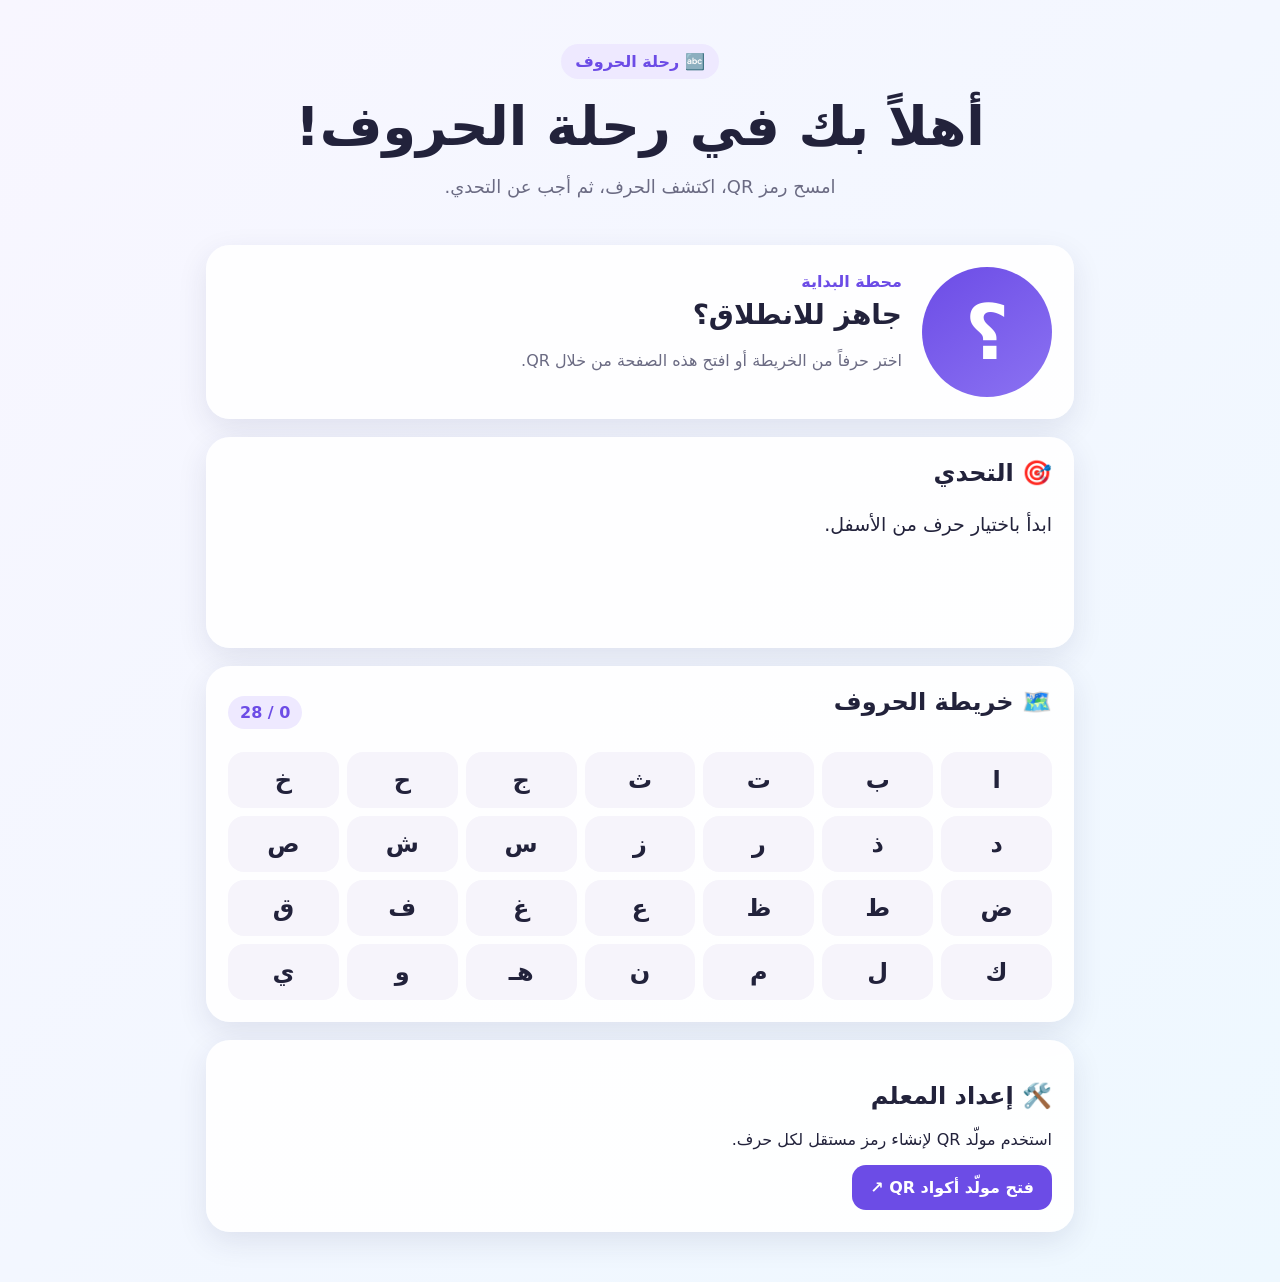
==== index.html @ 5bf24dbe "Add files via upload" ====
<!doctype html>
<html lang="ar" dir="rtl">
<head>
  <meta charset="utf-8">
  <meta name="viewport" content="width=device-width,initial-scale=1">
  <meta name="description" content="رحلة الحروف - لعبة تعليمية تفاعلية باستخدام أكواد QR">
  <title>رحلة الحروف</title>
  <link rel="stylesheet" href="style.css">
</head>
<body>
  <main class="app">
    <header class="hero">
      <div class="badge">🔤 رحلة الحروف</div>
      <h1 id="title">أهلاً بك في رحلة الحروف!</h1>
      <p id="intro">امسح رمز QR، اكتشف الحرف، ثم أجب عن التحدي.</p>
    </header>

    <section class="card letter-card" aria-live="polite">
      <div class="letter-circle" id="letter">؟</div>
      <div class="content">
        <div class="small" id="station">محطة البداية</div>
        <h2 id="letterName">جاهز للانطلاق؟</h2>
        <p id="description">اختر حرفاً من الخريطة أو افتح هذه الصفحة من خلال QR.</p>
      </div>
    </section>

    <section class="card challenge" id="challengeBox">
      <h2>🎯 التحدي</h2>
      <p id="question">ابدأ باختيار حرف من الأسفل.</p>
      <div id="answers" class="answers"></div>
      <p id="feedback" class="feedback" role="status"></p>
    </section>

    <section class="card">
      <div class="section-head">
        <h2>🗺️ خريطة الحروف</h2>
        <span id="progress">0 / 28</span>
      </div>
      <div id="lettersGrid" class="letters-grid"></div>
    </section>

    <section class="card admin-link">
      <h2>🛠️ إعداد المعلم</h2>
      <p>استخدم مولّد QR لإنشاء رمز مستقل لكل حرف.</p>
      <a href="qr.html">فتح مولّد أكواد QR ↗</a>
    </section>
  </main>
  <script src="app.js"></script>
</body>
</html>
---- style.css ----
*{box-sizing:border-box}
:root{
  --bg:#f6f3ff;--card:#fff;--text:#22223b;--muted:#6b6b83;
  --primary:#6c4ce6;--primary2:#8b72f2;--success:#16834b;--danger:#c83e4d;
  --shadow:0 10px 30px rgba(44,35,90,.10);--radius:24px
}
body{
  margin:0;font-family:system-ui,-apple-system,"Segoe UI",Tahoma,Arial,sans-serif;
  background:linear-gradient(135deg,#f8f6ff,#eef8ff);color:var(--text);min-height:100vh
}
.app{width:min(900px,100%);margin:auto;padding:22px 16px 50px}
.hero{text-align:center;padding:22px 8px 12px}
.badge{display:inline-block;background:#eee9ff;color:var(--primary);font-weight:800;padding:8px 14px;border-radius:999px}
h1{font-size:clamp(30px,7vw,54px);margin:16px 0 8px}
.hero p{color:var(--muted);font-size:18px}
.card{background:rgba(255,255,255,.94);border-radius:var(--radius);box-shadow:var(--shadow);padding:22px;margin-top:18px}
.letter-card{display:flex;align-items:center;gap:20px}
.letter-circle{
  width:130px;height:130px;min-width:130px;border-radius:50%;
  display:grid;place-items:center;background:linear-gradient(145deg,var(--primary),var(--primary2));
  color:#fff;font-size:76px;font-weight:900
}
.small{color:var(--primary);font-weight:800}.content h2{margin:7px 0;font-size:28px}.content p{color:var(--muted);line-height:1.8}
.challenge h2,.section-head h2{margin-top:0}.challenge>p{font-size:19px;line-height:1.8}
.answers{display:grid;grid-template-columns:repeat(2,1fr);gap:10px}
.answer,.letter-btn{
  border:0;cursor:pointer;font:inherit;font-weight:800;border-radius:16px;padding:14px;
  transition:.15s;touch-action:manipulation
}
.answer{background:#f0edff;color:var(--text)}.answer:hover,.letter-btn:hover{transform:translateY(-2px)}
.answer.correct{background:#dcf7e8;color:var(--success)}.answer.wrong{background:#ffe2e5;color:var(--danger)}
.feedback{font-weight:800;min-height:28px}
.section-head{display:flex;align-items:center;justify-content:space-between}
#progress{background:#eee9ff;color:var(--primary);padding:7px 12px;border-radius:999px;font-weight:800}
.letters-grid{display:grid;grid-template-columns:repeat(7,1fr);gap:8px;margin-top:16px}
.letter-btn{background:#f6f4fb;color:var(--text);font-size:24px;min-height:54px}
.letter-btn.done{background:#dcf7e8;color:var(--success)}
.letter-btn.active{background:var(--primary);color:white}
.admin-link a{display:inline-block;background:var(--primary);color:#fff;text-decoration:none;padding:13px 18px;border-radius:14px;font-weight:800}
@media(max-width:600px){
 .letter-card{flex-direction:column;text-align:center}.letter-circle{width:110px;height:110px;min-width:110px;font-size:64px}
 .answers{grid-template-columns:1fr}.letters-grid{grid-template-columns:repeat(4,1fr)}
}
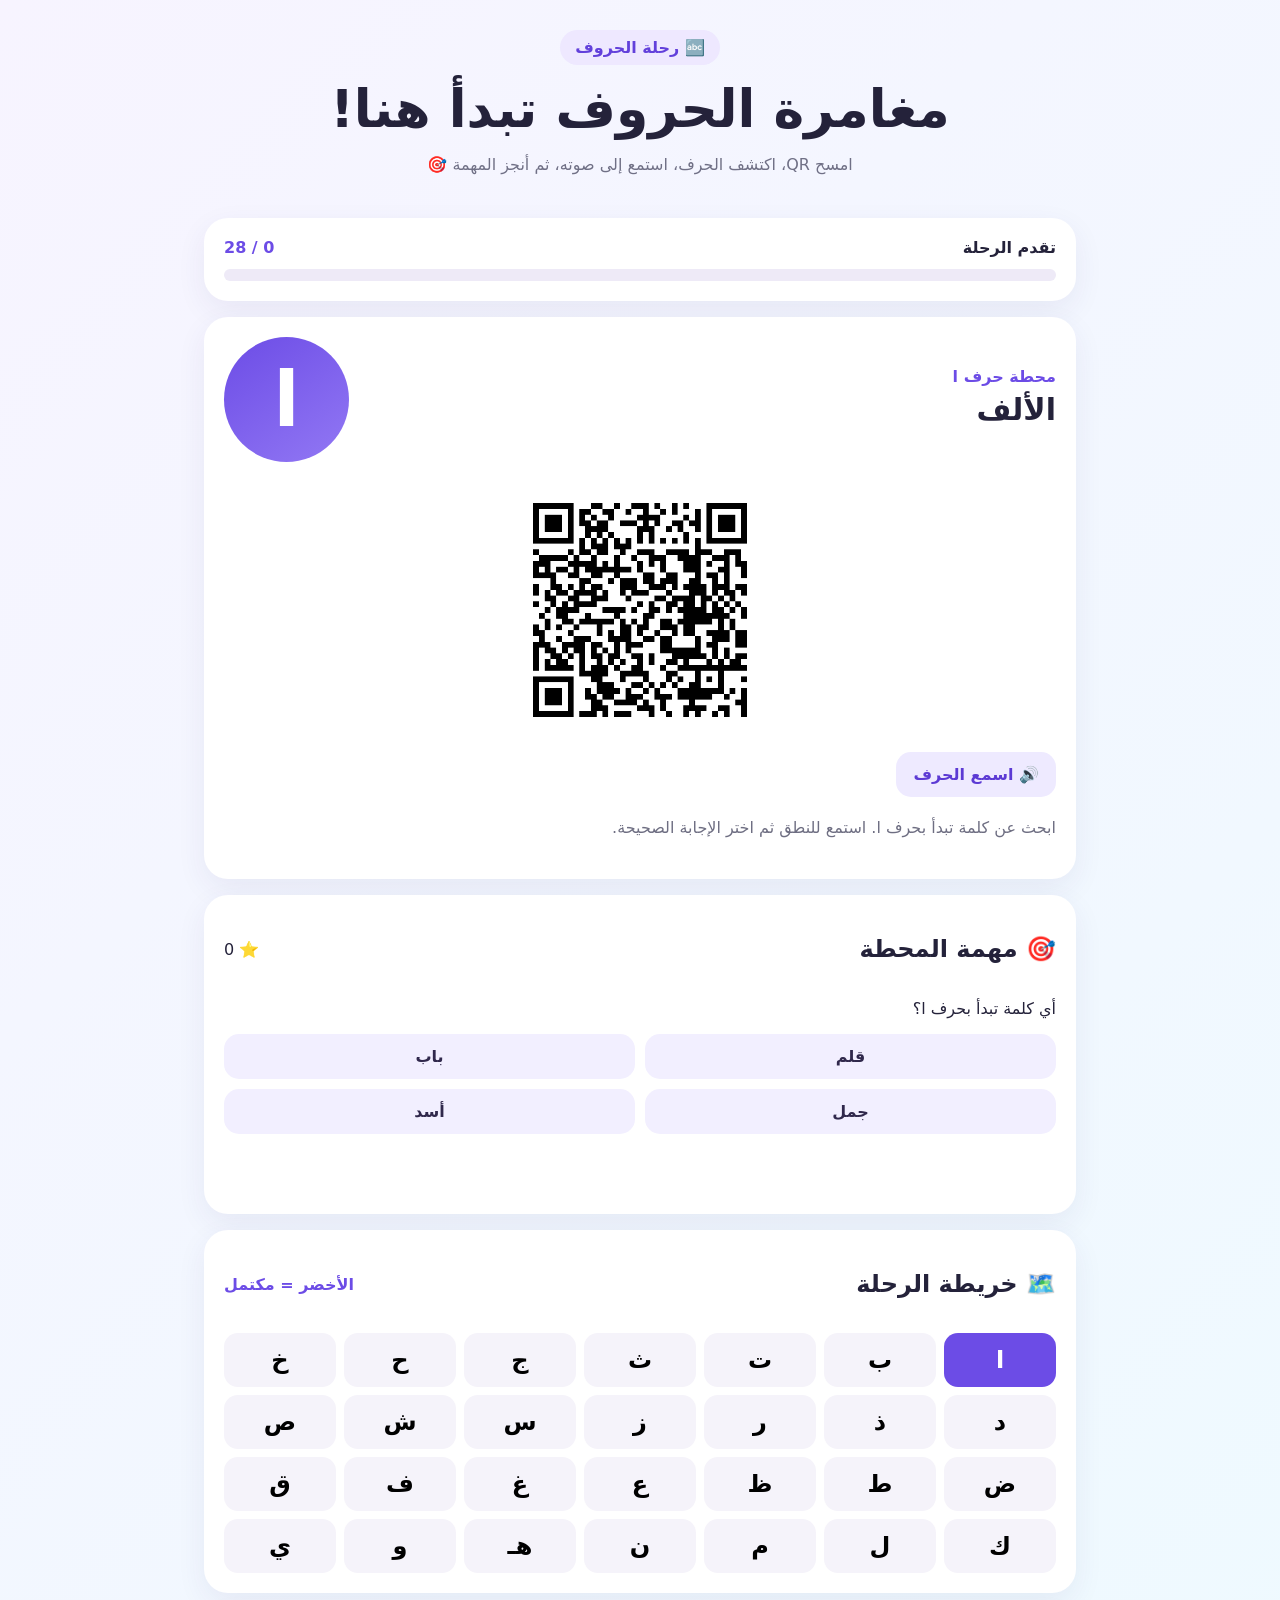
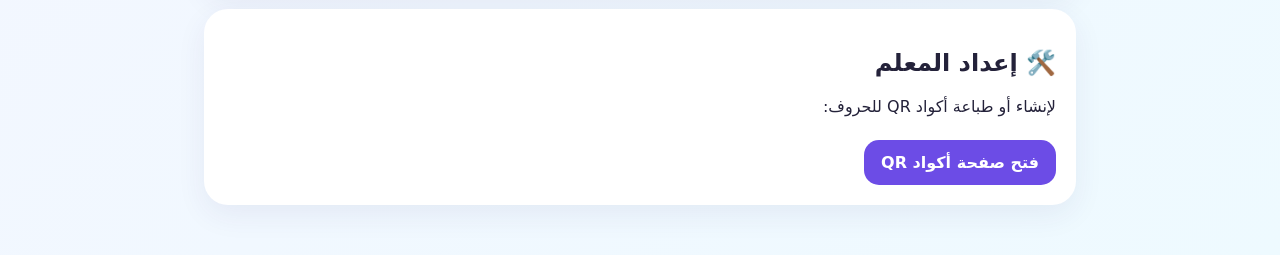
==== commit bd00d27e: "Add files via upload" ====
--- a/index.html
+++ b/index.html
@@ -1,50 +1,65 @@
 <!doctype html>
 <html lang="ar" dir="rtl">
 <head>
-  <meta charset="utf-8">
-  <meta name="viewport" content="width=device-width,initial-scale=1">
-  <meta name="description" content="رحلة الحروف - لعبة تعليمية تفاعلية باستخدام أكواد QR">
-  <title>رحلة الحروف</title>
-  <link rel="stylesheet" href="style.css">
+<meta charset="utf-8"><meta name="viewport" content="width=device-width,initial-scale=1">
+<meta name="theme-color" content="#6c4ce6">
+<title>رحلة الحروف 🔤</title>
+<link rel="stylesheet" href="style.css">
 </head>
 <body>
-  <main class="app">
-    <header class="hero">
-      <div class="badge">🔤 رحلة الحروف</div>
-      <h1 id="title">أهلاً بك في رحلة الحروف!</h1>
-      <p id="intro">امسح رمز QR، اكتشف الحرف، ثم أجب عن التحدي.</p>
-    </header>
+<main class="app">
+<header class="hero">
+  <div class="badge">🔤 رحلة الحروف</div>
+  <h1>مغامرة الحروف تبدأ هنا!</h1>
+  <p>امسح QR، اكتشف الحرف، استمع إلى صوته، ثم أنجز المهمة 🎯</p>
+</header>
 
-    <section class="card letter-card" aria-live="polite">
-      <div class="letter-circle" id="letter">؟</div>
-      <div class="content">
-        <div class="small" id="station">محطة البداية</div>
-        <h2 id="letterName">جاهز للانطلاق؟</h2>
-        <p id="description">اختر حرفاً من الخريطة أو افتح هذه الصفحة من خلال QR.</p>
-      </div>
-    </section>
+<section class="card progress-card">
+  <div><strong>تقدم الرحلة</strong><span id="progressText">0 / 28</span></div>
+  <div class="bar"><span id="progressBar"></span></div>
+</section>
 
-    <section class="card challenge" id="challengeBox">
-      <h2>🎯 التحدي</h2>
-      <p id="question">ابدأ باختيار حرف من الأسفل.</p>
-      <div id="answers" class="answers"></div>
-      <p id="feedback" class="feedback" role="status"></p>
-    </section>
+<section class="card station">
+  <div class="station-top">
+    <div>
+      <span class="station-label" id="stationLabel">محطة البداية</span>
+      <h2 id="letterName">اختر حرفًا للبدء</h2>
+    </div>
+    <div class="big-letter" id="letter">؟</div>
+  </div>
+  <img id="letterImage" class="letter-image" alt="صورة الحرف" hidden>
+  <div class="actions">
+    <button id="speakBtn" class="secondary">🔊 اسمع الحرف</button>
+  </div>
+  <p id="description" class="description">يمكنك اختيار حرف من الخريطة في الأسفل، أو فتح الصفحة عبر QR.</p>
+</section>
 
-    <section class="card">
-      <div class="section-head">
-        <h2>🗺️ خريطة الحروف</h2>
-        <span id="progress">0 / 28</span>
-      </div>
-      <div id="lettersGrid" class="letters-grid"></div>
-    </section>
+<section class="card challenge">
+  <div class="title-row"><h2>🎯 مهمة المحطة</h2><span id="score">⭐ 0</span></div>
+  <p id="question">اختر حرفًا لتظهر المهمة.</p>
+  <div id="answers" class="answers"></div>
+  <p id="feedback" class="feedback"></p>
+  <button id="nextBtn" class="primary" hidden>المحطة التالية ➜</button>
+</section>
 
-    <section class="card admin-link">
-      <h2>🛠️ إعداد المعلم</h2>
-      <p>استخدم مولّد QR لإنشاء رمز مستقل لكل حرف.</p>
-      <a href="qr.html">فتح مولّد أكواد QR ↗</a>
-    </section>
-  </main>
-  <script src="app.js"></script>
+<section class="card">
+  <div class="title-row"><h2>🗺️ خريطة الرحلة</h2><span class="hint">الأخضر = مكتمل</span></div>
+  <div id="lettersGrid" class="letters-grid"></div>
+</section>
+
+<section class="card certificate" id="finish" hidden>
+  <div class="trophy">🏆</div>
+  <h2>أكملت رحلة الحروف!</h2>
+  <p>أحسنت! لقد أنجزت جميع المحطات.</p>
+  <button class="primary" onclick="window.print()">🖨️ طباعة شهادة الإنجاز</button>
+</section>
+
+<section class="teacher card">
+  <h2>🛠️ إعداد المعلم</h2>
+  <p>لإنشاء أو طباعة أكواد QR للحروف:</p>
+  <a class="primary link-btn" href="qr.html">فتح صفحة أكواد QR</a>
+</section>
+</main>
+<script src="app.js"></script>
 </body>
-</html>
+</html>
--- a/style.css
+++ b/style.css
@@ -1,43 +1 @@
-*{box-sizing:border-box}
-:root{
-  --bg:#f6f3ff;--card:#fff;--text:#22223b;--muted:#6b6b83;
-  --primary:#6c4ce6;--primary2:#8b72f2;--success:#16834b;--danger:#c83e4d;
-  --shadow:0 10px 30px rgba(44,35,90,.10);--radius:24px
-}
-body{
-  margin:0;font-family:system-ui,-apple-system,"Segoe UI",Tahoma,Arial,sans-serif;
-  background:linear-gradient(135deg,#f8f6ff,#eef8ff);color:var(--text);min-height:100vh
-}
-.app{width:min(900px,100%);margin:auto;padding:22px 16px 50px}
-.hero{text-align:center;padding:22px 8px 12px}
-.badge{display:inline-block;background:#eee9ff;color:var(--primary);font-weight:800;padding:8px 14px;border-radius:999px}
-h1{font-size:clamp(30px,7vw,54px);margin:16px 0 8px}
-.hero p{color:var(--muted);font-size:18px}
-.card{background:rgba(255,255,255,.94);border-radius:var(--radius);box-shadow:var(--shadow);padding:22px;margin-top:18px}
-.letter-card{display:flex;align-items:center;gap:20px}
-.letter-circle{
-  width:130px;height:130px;min-width:130px;border-radius:50%;
-  display:grid;place-items:center;background:linear-gradient(145deg,var(--primary),var(--primary2));
-  color:#fff;font-size:76px;font-weight:900
-}
-.small{color:var(--primary);font-weight:800}.content h2{margin:7px 0;font-size:28px}.content p{color:var(--muted);line-height:1.8}
-.challenge h2,.section-head h2{margin-top:0}.challenge>p{font-size:19px;line-height:1.8}
-.answers{display:grid;grid-template-columns:repeat(2,1fr);gap:10px}
-.answer,.letter-btn{
-  border:0;cursor:pointer;font:inherit;font-weight:800;border-radius:16px;padding:14px;
-  transition:.15s;touch-action:manipulation
-}
-.answer{background:#f0edff;color:var(--text)}.answer:hover,.letter-btn:hover{transform:translateY(-2px)}
-.answer.correct{background:#dcf7e8;color:var(--success)}.answer.wrong{background:#ffe2e5;color:var(--danger)}
-.feedback{font-weight:800;min-height:28px}
-.section-head{display:flex;align-items:center;justify-content:space-between}
-#progress{background:#eee9ff;color:var(--primary);padding:7px 12px;border-radius:999px;font-weight:800}
-.letters-grid{display:grid;grid-template-columns:repeat(7,1fr);gap:8px;margin-top:16px}
-.letter-btn{background:#f6f4fb;color:var(--text);font-size:24px;min-height:54px}
-.letter-btn.done{background:#dcf7e8;color:var(--success)}
-.letter-btn.active{background:var(--primary);color:white}
-.admin-link a{display:inline-block;background:var(--primary);color:#fff;text-decoration:none;padding:13px 18px;border-radius:14px;font-weight:800}
-@media(max-width:600px){
- .letter-card{flex-direction:column;text-align:center}.letter-circle{width:110px;height:110px;min-width:110px;font-size:64px}
- .answers{grid-template-columns:1fr}.letters-grid{grid-template-columns:repeat(4,1fr)}
-}
+*{box-sizing:border-box}body{margin:0;background:linear-gradient(135deg,#f7f4ff,#eefaff);color:#24223a;font-family:system-ui,-apple-system,"Segoe UI",Tahoma,Arial,sans-serif}.app{max-width:900px;margin:auto;padding:18px 14px 50px}.hero{text-align:center;padding:12px 8px}.badge{display:inline-block;padding:8px 15px;background:#eee8ff;color:#6240db;border-radius:999px;font-weight:800}.hero h1{font-size:clamp(30px,7vw,52px);margin:14px 0 6px}.hero p{color:#707086}.card{background:#fff;border-radius:24px;padding:20px;margin-top:16px;box-shadow:0 10px 30px #35286b12}.progress-card>div:first-child,.title-row,.station-top{display:flex;align-items:center;justify-content:space-between;gap:12px}.progress-card span,.hint{color:#6c4ce6;font-weight:800}.bar{height:12px;background:#eeeaf7;border-radius:99px;overflow:hidden;margin-top:12px}.bar span{display:block;height:100%;width:0;background:#6c4ce6;border-radius:99px;transition:.4s}.station-top{align-items:center}.station-label{color:#6c4ce6;font-weight:800}.station h2{margin:6px 0;font-size:30px}.big-letter{width:125px;height:125px;min-width:125px;display:grid;place-items:center;border-radius:50%;background:linear-gradient(145deg,#6c4ce6,#9278f4);color:white;font-size:76px;font-weight:900}.letter-image{display:block;width:min(280px,100%);max-height:260px;object-fit:contain;margin:18px auto 5px;border-radius:18px}.description{color:#6e6e82;line-height:1.9}.actions{margin-top:12px}.primary,.secondary,.answer{border:0;border-radius:15px;padding:13px 17px;font:inherit;font-weight:800;cursor:pointer}.primary{background:#6c4ce6;color:#fff}.secondary{background:#eeeaff;color:#5c3ad4}.answers{display:grid;grid-template-columns:repeat(2,1fr);gap:10px;margin-top:14px}.answer{background:#f2efff;color:#30284c}.answer.correct{background:#dff7e8;color:#16834b}.answer.wrong{background:#ffe4e8;color:#bf3548}.feedback{min-height:28px;font-weight:800}.letters-grid{display:grid;grid-template-columns:repeat(7,1fr);gap:8px;margin-top:15px}.letter-btn{border:0;border-radius:14px;padding:13px 5px;background:#f5f3fa;font:inherit;font-size:24px;font-weight:800;cursor:pointer}.letter-btn.active{background:#6c4ce6;color:#fff}.letter-btn.done{background:#dff7e8;color:#16834b}.link-btn{display:inline-block;text-decoration:none;margin-top:8px}.certificate{text-align:center}.trophy{font-size:60px}@media(max-width:600px){.big-letter{width:95px;height:95px;min-width:95px;font-size:58px}.station h2{font-size:25px}.letters-grid{grid-template-columns:repeat(4,1fr)}.answers{grid-template-columns:1fr}}@media print{body{background:#fff}.teacher,.challenge,.progress-card,.letters-grid{display:none}.card{box-shadow:none}.certificate{display:block!important}}
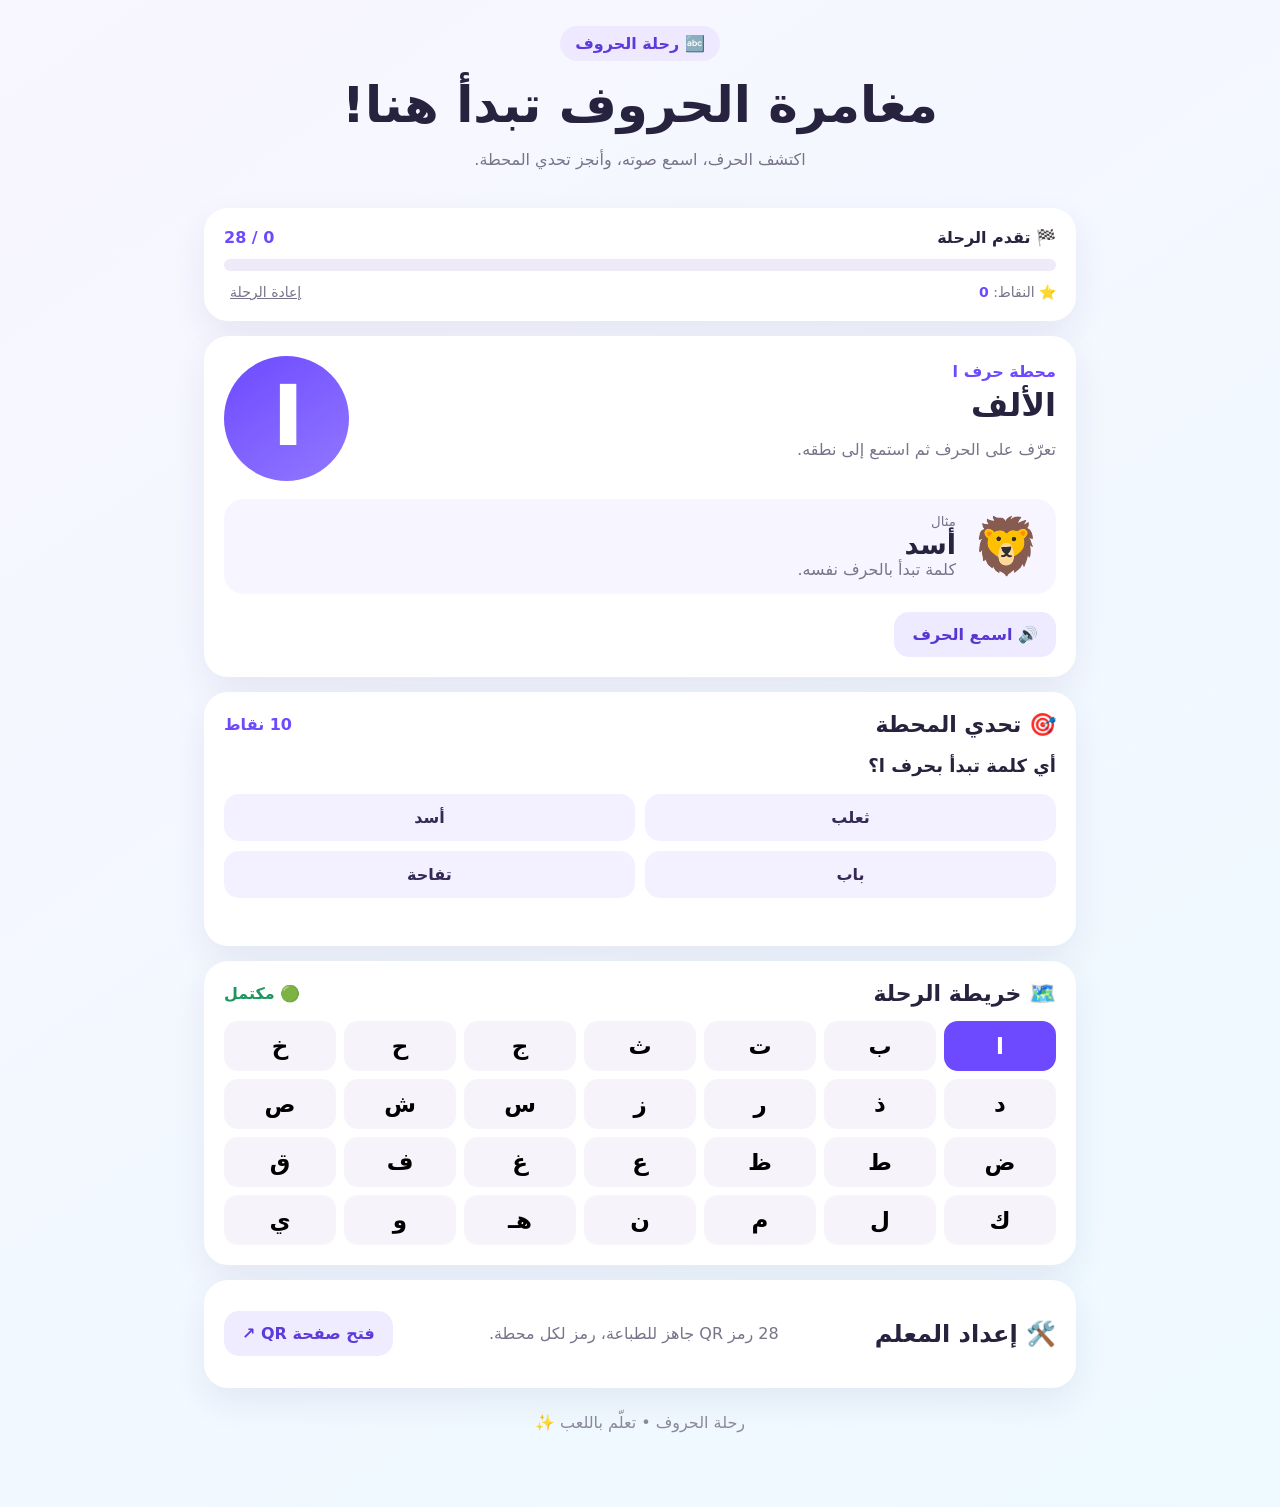
==== commit 076f46a7: "Add files via upload" ====
--- a/index.html
+++ b/index.html
@@ -1,65 +1,14 @@
-<!doctype html>
-<html lang="ar" dir="rtl">
-<head>
+<!doctype html><html lang="ar" dir="rtl"><head>
 <meta charset="utf-8"><meta name="viewport" content="width=device-width,initial-scale=1">
-<meta name="theme-color" content="#6c4ce6">
-<title>رحلة الحروف 🔤</title>
-<link rel="stylesheet" href="style.css">
-</head>
-<body>
-<main class="app">
-<header class="hero">
-  <div class="badge">🔤 رحلة الحروف</div>
-  <h1>مغامرة الحروف تبدأ هنا!</h1>
-  <p>امسح QR، اكتشف الحرف، استمع إلى صوته، ثم أنجز المهمة 🎯</p>
-</header>
-
-<section class="card progress-card">
-  <div><strong>تقدم الرحلة</strong><span id="progressText">0 / 28</span></div>
-  <div class="bar"><span id="progressBar"></span></div>
-</section>
-
-<section class="card station">
-  <div class="station-top">
-    <div>
-      <span class="station-label" id="stationLabel">محطة البداية</span>
-      <h2 id="letterName">اختر حرفًا للبدء</h2>
-    </div>
-    <div class="big-letter" id="letter">؟</div>
-  </div>
-  <img id="letterImage" class="letter-image" alt="صورة الحرف" hidden>
-  <div class="actions">
-    <button id="speakBtn" class="secondary">🔊 اسمع الحرف</button>
-  </div>
-  <p id="description" class="description">يمكنك اختيار حرف من الخريطة في الأسفل، أو فتح الصفحة عبر QR.</p>
-</section>
-
-<section class="card challenge">
-  <div class="title-row"><h2>🎯 مهمة المحطة</h2><span id="score">⭐ 0</span></div>
-  <p id="question">اختر حرفًا لتظهر المهمة.</p>
-  <div id="answers" class="answers"></div>
-  <p id="feedback" class="feedback"></p>
-  <button id="nextBtn" class="primary" hidden>المحطة التالية ➜</button>
-</section>
-
-<section class="card">
-  <div class="title-row"><h2>🗺️ خريطة الرحلة</h2><span class="hint">الأخضر = مكتمل</span></div>
-  <div id="lettersGrid" class="letters-grid"></div>
-</section>
-
-<section class="card certificate" id="finish" hidden>
-  <div class="trophy">🏆</div>
-  <h2>أكملت رحلة الحروف!</h2>
-  <p>أحسنت! لقد أنجزت جميع المحطات.</p>
-  <button class="primary" onclick="window.print()">🖨️ طباعة شهادة الإنجاز</button>
-</section>
-
-<section class="teacher card">
-  <h2>🛠️ إعداد المعلم</h2>
-  <p>لإنشاء أو طباعة أكواد QR للحروف:</p>
-  <a class="primary link-btn" href="qr.html">فتح صفحة أكواد QR</a>
-</section>
-</main>
-<script src="app.js"></script>
-</body>
-</html>+<meta name="theme-color" content="#6d4aff"><title>رحلة الحروف 🔤</title><link rel="stylesheet" href="style.css"></head>
+<body><main class="app">
+<header class="hero"><div class="brand">🔤 رحلة الحروف</div><h1>مغامرة الحروف تبدأ هنا!</h1><p>اكتشف الحرف، اسمع صوته، وأنجز تحدي المحطة.</p></header>
+<section class="card"><div class="progress-head"><b>🏁 تقدم الرحلة</b><span id="progressText">0 / 28</span></div><div class="progress"><i id="progressBar"></i></div><div class="score-row"><span>⭐ النقاط: <b id="score">0</b></span><button id="resetBtn">إعادة الرحلة</button></div></section>
+<section class="card"><div class="station-head"><div><span class="eyebrow" id="stationLabel"></span><h2 id="letterName"></h2><p>تعرّف على الحرف ثم استمع إلى نطقه.</p></div><div class="letter-orb" id="letter"></div></div>
+<div class="word-showcase"><div class="word-emoji" id="wordEmoji"></div><div><small>مثال</small><strong id="word"></strong><span>كلمة تبدأ بالحرف نفسه.</span></div></div>
+<button id="speakBtn" class="sound-btn">🔊 اسمع الحرف</button></section>
+<section class="card"><div class="section-title"><h2>🎯 تحدي المحطة</h2><span>10 نقاط</span></div><p id="question" class="question"></p><div id="answers" class="answers"></div><div id="feedback" class="feedback"></div><button id="nextBtn" class="next-btn" hidden>المحطة التالية ➜</button></section>
+<section class="card"><div class="section-title"><h2>🗺️ خريطة الرحلة</h2><span class="good">🟢 مكتمل</span></div><div id="lettersGrid" class="letters-grid"></div></section>
+<section class="card finish-card" id="finish" hidden><div class="trophy">🏆</div><h2>أحسنت! أكملت رحلة الحروف</h2><p>أنجزت جميع المحطات الـ28.</p><button id="printBtn" class="next-btn">🖨️ طباعة شهادة الإنجاز</button></section>
+<section class="card teacher"><h2>🛠️ إعداد المعلم</h2><p>28 رمز QR جاهز للطباعة، رمز لكل محطة.</p><a href="qr.html" class="teacher-btn">فتح صفحة QR ↗</a></section><footer>رحلة الحروف • تعلّم باللعب ✨</footer>
+</main><script src="app.js"></script></body></html>
--- a/style.css
+++ b/style.css
@@ -1 +1,6 @@
-*{box-sizing:border-box}body{margin:0;background:linear-gradient(135deg,#f7f4ff,#eefaff);color:#24223a;font-family:system-ui,-apple-system,"Segoe UI",Tahoma,Arial,sans-serif}.app{max-width:900px;margin:auto;padding:18px 14px 50px}.hero{text-align:center;padding:12px 8px}.badge{display:inline-block;padding:8px 15px;background:#eee8ff;color:#6240db;border-radius:999px;font-weight:800}.hero h1{font-size:clamp(30px,7vw,52px);margin:14px 0 6px}.hero p{color:#707086}.card{background:#fff;border-radius:24px;padding:20px;margin-top:16px;box-shadow:0 10px 30px #35286b12}.progress-card>div:first-child,.title-row,.station-top{display:flex;align-items:center;justify-content:space-between;gap:12px}.progress-card span,.hint{color:#6c4ce6;font-weight:800}.bar{height:12px;background:#eeeaf7;border-radius:99px;overflow:hidden;margin-top:12px}.bar span{display:block;height:100%;width:0;background:#6c4ce6;border-radius:99px;transition:.4s}.station-top{align-items:center}.station-label{color:#6c4ce6;font-weight:800}.station h2{margin:6px 0;font-size:30px}.big-letter{width:125px;height:125px;min-width:125px;display:grid;place-items:center;border-radius:50%;background:linear-gradient(145deg,#6c4ce6,#9278f4);color:white;font-size:76px;font-weight:900}.letter-image{display:block;width:min(280px,100%);max-height:260px;object-fit:contain;margin:18px auto 5px;border-radius:18px}.description{color:#6e6e82;line-height:1.9}.actions{margin-top:12px}.primary,.secondary,.answer{border:0;border-radius:15px;padding:13px 17px;font:inherit;font-weight:800;cursor:pointer}.primary{background:#6c4ce6;color:#fff}.secondary{background:#eeeaff;color:#5c3ad4}.answers{display:grid;grid-template-columns:repeat(2,1fr);gap:10px;margin-top:14px}.answer{background:#f2efff;color:#30284c}.answer.correct{background:#dff7e8;color:#16834b}.answer.wrong{background:#ffe4e8;color:#bf3548}.feedback{min-height:28px;font-weight:800}.letters-grid{display:grid;grid-template-columns:repeat(7,1fr);gap:8px;margin-top:15px}.letter-btn{border:0;border-radius:14px;padding:13px 5px;background:#f5f3fa;font:inherit;font-size:24px;font-weight:800;cursor:pointer}.letter-btn.active{background:#6c4ce6;color:#fff}.letter-btn.done{background:#dff7e8;color:#16834b}.link-btn{display:inline-block;text-decoration:none;margin-top:8px}.certificate{text-align:center}.trophy{font-size:60px}@media(max-width:600px){.big-letter{width:95px;height:95px;min-width:95px;font-size:58px}.station h2{font-size:25px}.letters-grid{grid-template-columns:repeat(4,1fr)}.answers{grid-template-columns:1fr}}@media print{body{background:#fff}.teacher,.challenge,.progress-card,.letters-grid{display:none}.card{box-shadow:none}.certificate{display:block!important}}+*{box-sizing:border-box}:root{--p:#6d4aff;--p2:#9278ff;--ink:#27223e;--muted:#77748a;--good:#1d9660}
+body{margin:0;background:linear-gradient(145deg,#f8f6ff,#eefaff);font-family:system-ui,-apple-system,"Segoe UI",Tahoma,Arial,sans-serif;color:var(--ink)}
+.app{max-width:900px;margin:auto;padding:18px 14px 50px}.hero{text-align:center;padding:8px}.brand{display:inline-block;background:#eee9ff;color:#5d3bda;border-radius:999px;padding:8px 15px;font-weight:900}.hero h1{font-size:clamp(30px,7vw,50px);margin:15px 0 7px}.hero p{color:var(--muted)}
+.card{background:#fff;border-radius:24px;padding:20px;margin-top:15px;box-shadow:0 14px 35px #32246b14}.progress-head,.score-row,.section-title,.station-head{display:flex;justify-content:space-between;align-items:center;gap:12px}.progress-head span{color:var(--p);font-weight:900}.progress{height:12px;background:#eeeaf7;border-radius:99px;overflow:hidden;margin:12px 0}.progress i{display:block;width:0;height:100%;background:linear-gradient(90deg,var(--p),var(--p2));transition:.4s}.score-row{color:var(--muted);font-size:14px}.score-row b{color:var(--p)}button{font:inherit}.score-row button{border:0;background:none;color:var(--muted);text-decoration:underline;cursor:pointer}.eyebrow{color:var(--p);font-weight:900}.station-head h2{font-size:32px;margin:5px 0}.station-head p,.word-showcase span,.word-showcase small{color:var(--muted);display:block}.letter-orb{width:125px;height:125px;min-width:125px;border-radius:50%;display:grid;place-items:center;background:linear-gradient(145deg,var(--p),var(--p2));color:#fff;font-size:76px;font-weight:950}.word-showcase{display:flex;align-items:center;gap:16px;margin:18px 0;padding:15px;border-radius:20px;background:#f7f5ff}.word-emoji{font-size:55px}.word-showcase strong{font-size:27px;display:block}.sound-btn,.next-btn,.teacher-btn{border:0;border-radius:15px;padding:13px 18px;font-weight:900;cursor:pointer}.sound-btn{background:#eeeaff;color:#5836d3}.section-title h2{margin:0;font-size:22px}.section-title span{color:var(--p);font-weight:900}.section-title .good{color:var(--good)}.question{font-size:18px;font-weight:800}.answers{display:grid;grid-template-columns:repeat(2,1fr);gap:10px}.answer{border:0;background:#f3f0ff;color:#342a55;border-radius:15px;padding:14px;font-weight:800;cursor:pointer}.answer.correct{background:#e3f8ed;color:var(--good)}.answer.wrong{background:#ffe8ed;color:#c43b50}.feedback{min-height:28px;font-weight:900}.next-btn{background:var(--p);color:#fff}.letters-grid{display:grid;grid-template-columns:repeat(7,1fr);gap:8px;margin-top:15px}.letter-btn{border:0;background:#f6f4fa;border-radius:14px;padding:12px 4px;font-size:23px;font-weight:900;cursor:pointer}.letter-btn.active{background:var(--p);color:#fff}.letter-btn.done{background:#e3f8ed;color:var(--good)}.finish-card{text-align:center;border:2px solid #d9f3e4}.trophy{font-size:64px}.teacher{display:flex;justify-content:space-between;align-items:center;gap:15px}.teacher p{color:var(--muted)}.teacher-btn{background:#f0ecff;color:#5d3bda;text-decoration:none;white-space:nowrap}footer{text-align:center;color:#8b879b;padding:25px 0}
+@media(max-width:600px){.card{padding:17px}.letter-orb{width:95px;height:95px;min-width:95px;font-size:58px}.station-head h2{font-size:27px}.letters-grid{grid-template-columns:repeat(4,1fr)}.answers{grid-template-columns:1fr}.teacher{display:block}.teacher-btn{display:inline-block;margin-top:8px}}
+@media print{body{background:#fff}.hero,.progress-head,.score-row,.teacher,.answers,.question,.letters-grid,footer{display:none!important}.finish-card{display:block!important;box-shadow:none;border:0;margin-top:30vh}}
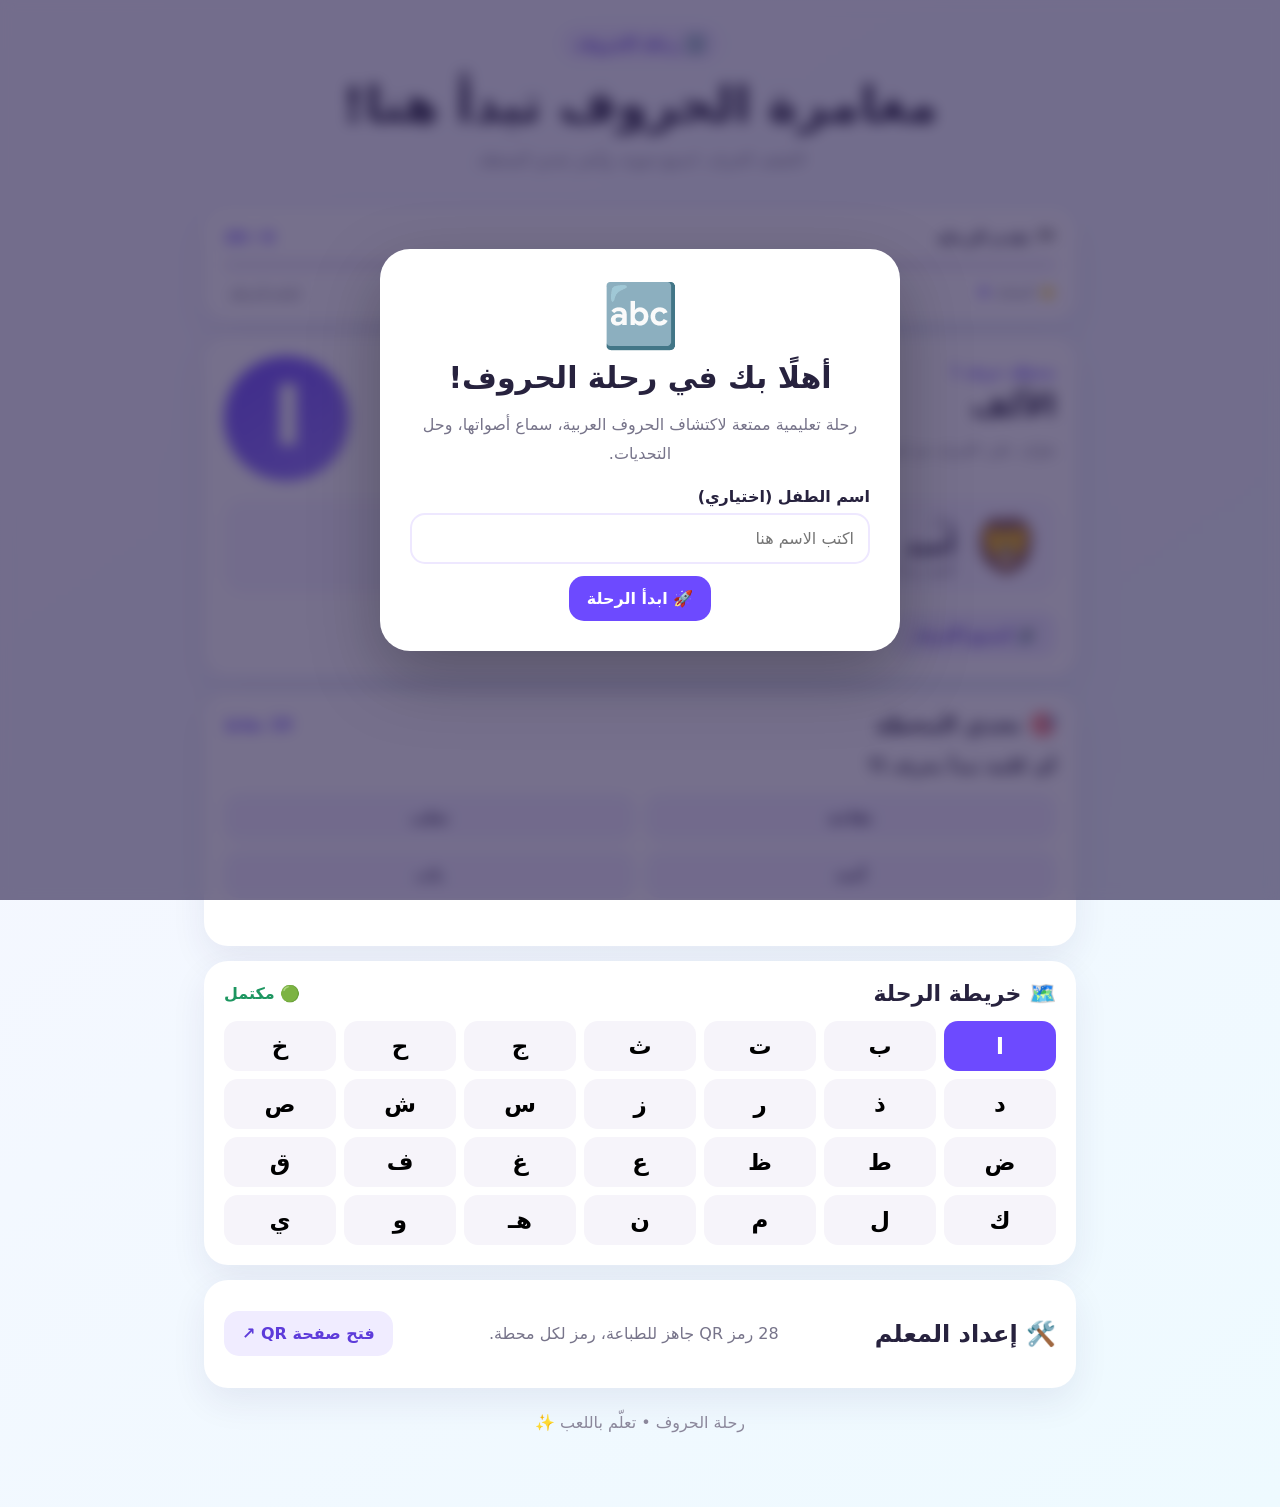
==== commit 7dc019c1: "Add files via upload" ====
--- a/index.html
+++ b/index.html
@@ -1,7 +1,18 @@
 <!doctype html><html lang="ar" dir="rtl"><head>
 <meta charset="utf-8"><meta name="viewport" content="width=device-width,initial-scale=1">
 <meta name="theme-color" content="#6d4aff"><title>رحلة الحروف 🔤</title><link rel="stylesheet" href="style.css"></head>
-<body><main class="app">
+<body><div id="welcome" class="welcome-overlay">
+  <div class="welcome-box">
+    <div class="welcome-icon">🔤</div>
+    <h2>أهلًا بك في رحلة الحروف!</h2>
+    <p>رحلة تعليمية ممتعة لاكتشاف الحروف العربية، سماع أصواتها، وحل التحديات.</p>
+    <label>اسم الطفل (اختياري)</label>
+    <input id="childName" maxlength="30" placeholder="اكتب الاسم هنا">
+    <button id="startBtn" class="next-btn">🚀 ابدأ الرحلة</button>
+  </div>
+</div>
+<div id="confetti" class="confetti"></div>
+<main class="app">
 <header class="hero"><div class="brand">🔤 رحلة الحروف</div><h1>مغامرة الحروف تبدأ هنا!</h1><p>اكتشف الحرف، اسمع صوته، وأنجز تحدي المحطة.</p></header>
 <section class="card"><div class="progress-head"><b>🏁 تقدم الرحلة</b><span id="progressText">0 / 28</span></div><div class="progress"><i id="progressBar"></i></div><div class="score-row"><span>⭐ النقاط: <b id="score">0</b></span><button id="resetBtn">إعادة الرحلة</button></div></section>
 <section class="card"><div class="station-head"><div><span class="eyebrow" id="stationLabel"></span><h2 id="letterName"></h2><p>تعرّف على الحرف ثم استمع إلى نطقه.</p></div><div class="letter-orb" id="letter"></div></div>
@@ -9,6 +20,11 @@
 <button id="speakBtn" class="sound-btn">🔊 اسمع الحرف</button></section>
 <section class="card"><div class="section-title"><h2>🎯 تحدي المحطة</h2><span>10 نقاط</span></div><p id="question" class="question"></p><div id="answers" class="answers"></div><div id="feedback" class="feedback"></div><button id="nextBtn" class="next-btn" hidden>المحطة التالية ➜</button></section>
 <section class="card"><div class="section-title"><h2>🗺️ خريطة الرحلة</h2><span class="good">🟢 مكتمل</span></div><div id="lettersGrid" class="letters-grid"></div></section>
-<section class="card finish-card" id="finish" hidden><div class="trophy">🏆</div><h2>أحسنت! أكملت رحلة الحروف</h2><p>أنجزت جميع المحطات الـ28.</p><button id="printBtn" class="next-btn">🖨️ طباعة شهادة الإنجاز</button></section>
+<section class="card finish-card" id="finish" hidden">
+<div class="trophy">🏆</div><h2>أحسنت! أكملت رحلة الحروف</h2>
+<p id="certificateText">أنجزت جميع المحطات الـ28.</p>
+<div class="certificate-name" id="certificateName"></div>
+<button id="printBtn" class="next-btn">🖨️ طباعة شهادة الإنجاز</button>
+</section>
 <section class="card teacher"><h2>🛠️ إعداد المعلم</h2><p>28 رمز QR جاهز للطباعة، رمز لكل محطة.</p><a href="qr.html" class="teacher-btn">فتح صفحة QR ↗</a></section><footer>رحلة الحروف • تعلّم باللعب ✨</footer>
 </main><script src="app.js"></script></body></html>
--- a/style.css
+++ b/style.css
@@ -3,4 +3,12 @@
 .app{max-width:900px;margin:auto;padding:18px 14px 50px}.hero{text-align:center;padding:8px}.brand{display:inline-block;background:#eee9ff;color:#5d3bda;border-radius:999px;padding:8px 15px;font-weight:900}.hero h1{font-size:clamp(30px,7vw,50px);margin:15px 0 7px}.hero p{color:var(--muted)}
 .card{background:#fff;border-radius:24px;padding:20px;margin-top:15px;box-shadow:0 14px 35px #32246b14}.progress-head,.score-row,.section-title,.station-head{display:flex;justify-content:space-between;align-items:center;gap:12px}.progress-head span{color:var(--p);font-weight:900}.progress{height:12px;background:#eeeaf7;border-radius:99px;overflow:hidden;margin:12px 0}.progress i{display:block;width:0;height:100%;background:linear-gradient(90deg,var(--p),var(--p2));transition:.4s}.score-row{color:var(--muted);font-size:14px}.score-row b{color:var(--p)}button{font:inherit}.score-row button{border:0;background:none;color:var(--muted);text-decoration:underline;cursor:pointer}.eyebrow{color:var(--p);font-weight:900}.station-head h2{font-size:32px;margin:5px 0}.station-head p,.word-showcase span,.word-showcase small{color:var(--muted);display:block}.letter-orb{width:125px;height:125px;min-width:125px;border-radius:50%;display:grid;place-items:center;background:linear-gradient(145deg,var(--p),var(--p2));color:#fff;font-size:76px;font-weight:950}.word-showcase{display:flex;align-items:center;gap:16px;margin:18px 0;padding:15px;border-radius:20px;background:#f7f5ff}.word-emoji{font-size:55px}.word-showcase strong{font-size:27px;display:block}.sound-btn,.next-btn,.teacher-btn{border:0;border-radius:15px;padding:13px 18px;font-weight:900;cursor:pointer}.sound-btn{background:#eeeaff;color:#5836d3}.section-title h2{margin:0;font-size:22px}.section-title span{color:var(--p);font-weight:900}.section-title .good{color:var(--good)}.question{font-size:18px;font-weight:800}.answers{display:grid;grid-template-columns:repeat(2,1fr);gap:10px}.answer{border:0;background:#f3f0ff;color:#342a55;border-radius:15px;padding:14px;font-weight:800;cursor:pointer}.answer.correct{background:#e3f8ed;color:var(--good)}.answer.wrong{background:#ffe8ed;color:#c43b50}.feedback{min-height:28px;font-weight:900}.next-btn{background:var(--p);color:#fff}.letters-grid{display:grid;grid-template-columns:repeat(7,1fr);gap:8px;margin-top:15px}.letter-btn{border:0;background:#f6f4fa;border-radius:14px;padding:12px 4px;font-size:23px;font-weight:900;cursor:pointer}.letter-btn.active{background:var(--p);color:#fff}.letter-btn.done{background:#e3f8ed;color:var(--good)}.finish-card{text-align:center;border:2px solid #d9f3e4}.trophy{font-size:64px}.teacher{display:flex;justify-content:space-between;align-items:center;gap:15px}.teacher p{color:var(--muted)}.teacher-btn{background:#f0ecff;color:#5d3bda;text-decoration:none;white-space:nowrap}footer{text-align:center;color:#8b879b;padding:25px 0}
 @media(max-width:600px){.card{padding:17px}.letter-orb{width:95px;height:95px;min-width:95px;font-size:58px}.station-head h2{font-size:27px}.letters-grid{grid-template-columns:repeat(4,1fr)}.answers{grid-template-columns:1fr}.teacher{display:block}.teacher-btn{display:inline-block;margin-top:8px}}
-@media print{body{background:#fff}.hero,.progress-head,.score-row,.teacher,.answers,.question,.letters-grid,footer{display:none!important}.finish-card{display:block!important;box-shadow:none;border:0;margin-top:30vh}}+@media print{body{background:#fff}.hero,.progress-head,.score-row,.teacher,.answers,.question,.letters-grid,footer{display:none!important}.finish-card{display:block!important;box-shadow:none;border:0;margin-top:30vh}}
+.welcome-overlay{position:fixed;inset:0;background:rgba(35,25,70,.62);backdrop-filter:blur(7px);z-index:50;display:grid;place-items:center;padding:18px}
+.welcome-box{width:min(520px,100%);background:#fff;border-radius:30px;padding:30px;text-align:center;box-shadow:0 25px 70px #0004;animation:pop .45s ease}
+.welcome-icon{font-size:62px}.welcome-box h2{font-size:30px;margin:8px 0}.welcome-box p{color:var(--muted);line-height:1.8}
+.welcome-box label{display:block;text-align:right;font-weight:800;margin:18px 0 7px}.welcome-box input{width:100%;border:2px solid #eee8ff;border-radius:15px;padding:14px;font:inherit;outline:none;margin-bottom:12px}.welcome-box input:focus{border-color:var(--p)}
+@keyframes pop{from{transform:scale(.92);opacity:0}to{transform:scale(1);opacity:1}}
+.certificate-name{font-size:30px;font-weight:950;color:var(--p);margin:8px 0 18px}.finish-card{position:relative;overflow:hidden}
+.confetti{position:fixed;inset:0;pointer-events:none;z-index:60;overflow:hidden}.piece{position:absolute;width:9px;height:18px;background:#6d4aff;top:-25px;animation:fall 1.8s ease-in forwards}@keyframes fall{to{transform:translateY(110vh) rotate(720deg);opacity:0}}
+@media print{.welcome-overlay,.confetti{display:none!important}.certificate-name{font-size:38px}}
